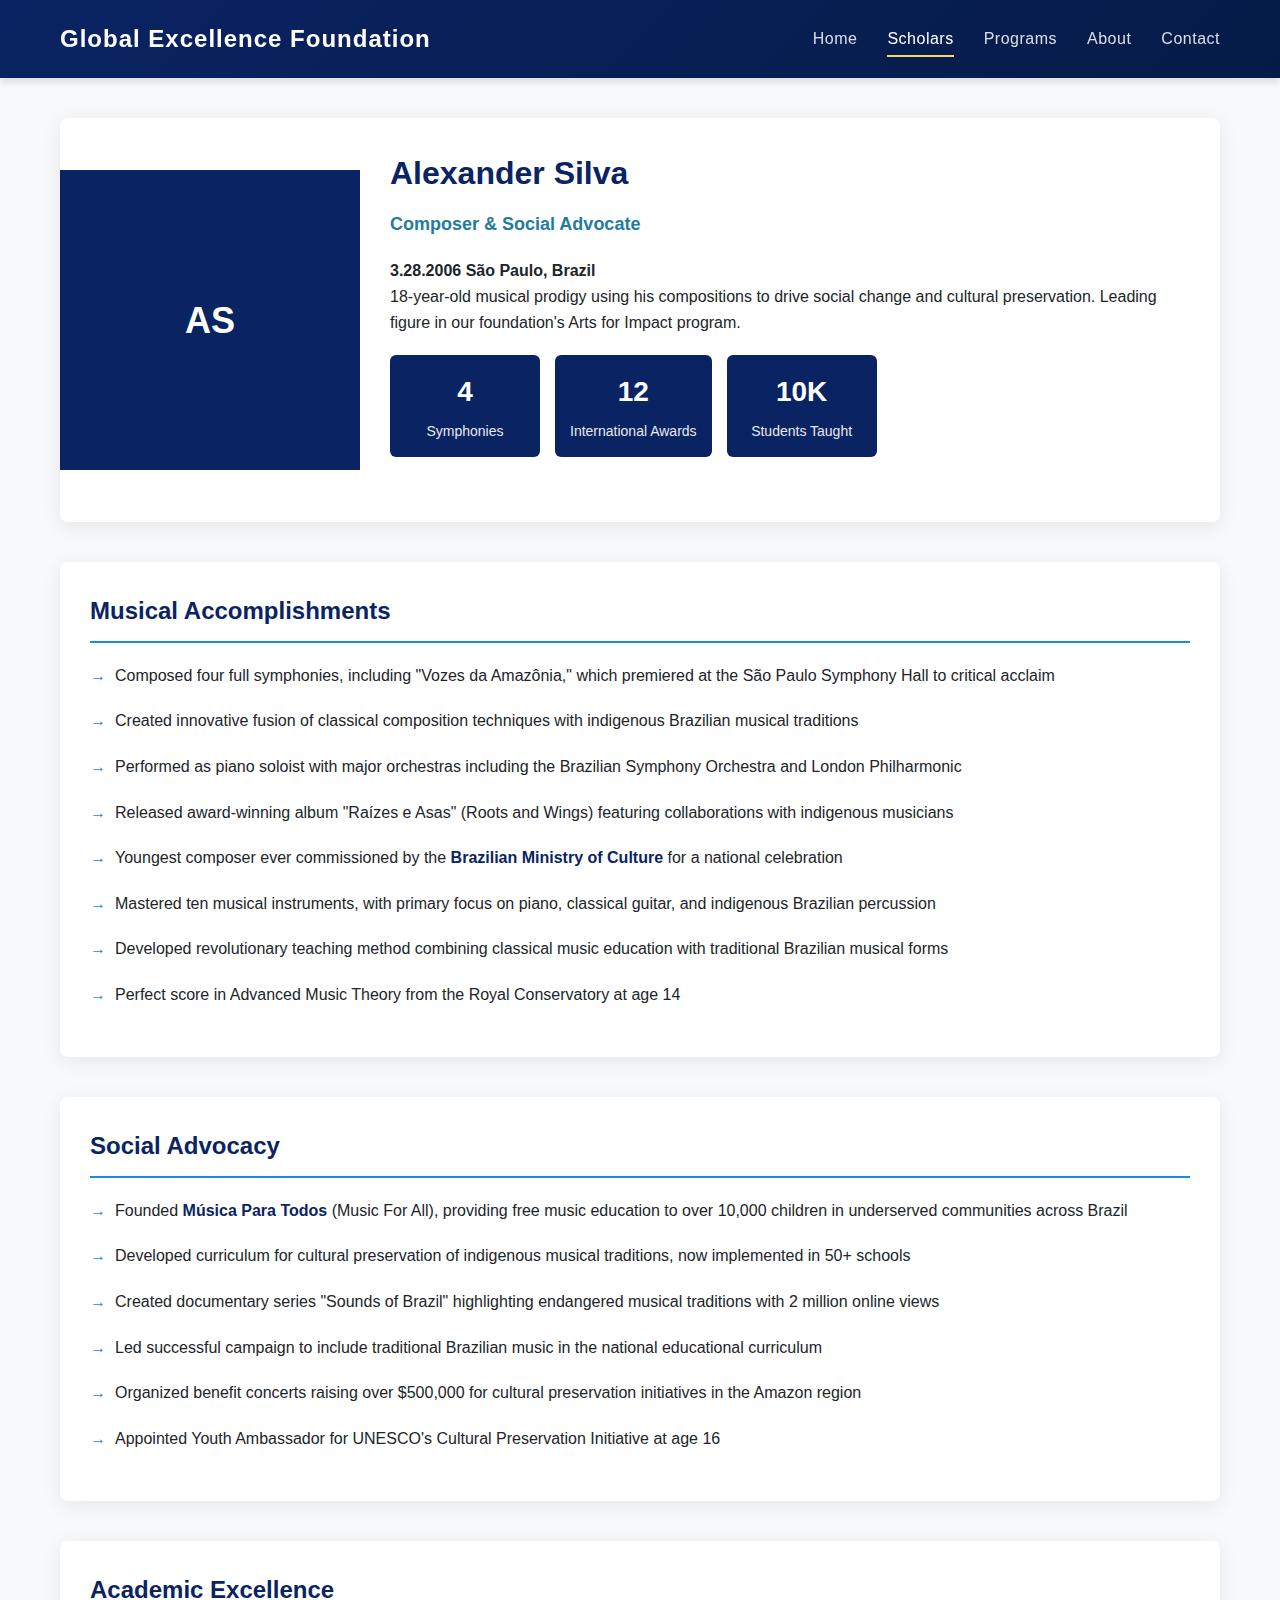
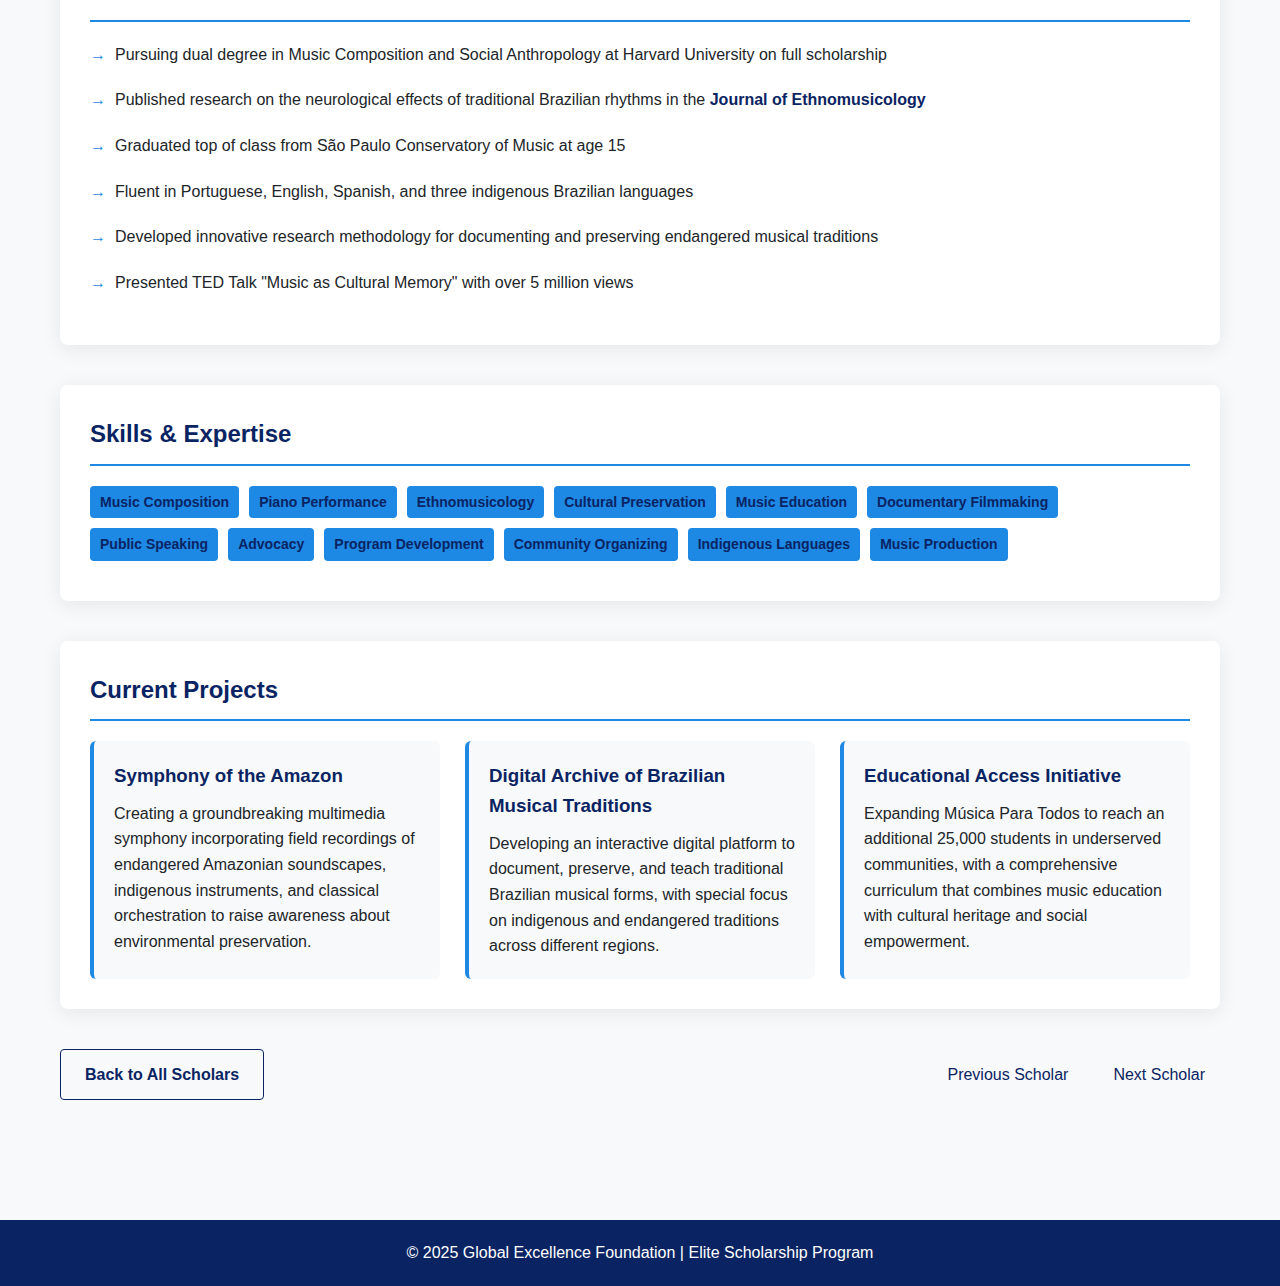
==== alexander_silva.html @ 2417b3f6 "Add files via upload" ====
<!DOCTYPE html>
<html lang="en">
<head>
    <meta charset="UTF-8">
    <meta name="viewport" content="width=device-width, initial-scale=1.0">
    <link rel="icon" href="GEF_icon.png" type="image/png">
    <link rel="stylesheet" href="style.css">
    <title>Alexander Silva | Global Excellence Foundation</title>
</head>
<body>
    <header>
        <nav>
            <div class="logo">Global Excellence Foundation</div>
            <ul class="nav-links">
                <li><a href="index.html">Home</a></li>
                <li><a href="scholars.html" class="active">Scholars</a></li>
                <li><a href="programs.html">Programs</a></li>
                <li><a href="about.html">About</a></li>
                <li><a href="contact.html">Contact</a></li>
            </ul>
        </nav>
    </header>
    
    <div class="container">
        <div class="hero">
            <div class="profile-image">AS</div>
            <div class="profile-info">
                <h1>Alexander Silva</h1>
                <div class="subtitle">Composer & Social Advocate</div>
                <p><strong>3.28.2006   São Paulo, Brazil</strong></p>
                <p>18-year-old musical prodigy using his compositions to drive social change and cultural preservation. Leading figure in our foundation's Arts for Impact program.</p>
                
                <div class="quick-stats">
                    <div class="stat">
                        <div class="stat-value">4</div>
                        <div class="stat-label">Symphonies</div>
                    </div>
                    <div class="stat">
                        <div class="stat-value">12</div>
                        <div class="stat-label">International Awards</div>
                    </div>
                    <div class="stat">
                        <div class="stat-value">10K</div>
                        <div class="stat-label">Students Taught</div>
                    </div>
                </div>
            </div>
        </div>
        
        <div class="section">
            <h2>Musical Accomplishments</h2>
            <ul class="achievements">
                <li>Composed four full symphonies, including "Vozes da Amazônia," which premiered at the São Paulo Symphony Hall to critical acclaim</li>
                <li>Created innovative fusion of classical composition techniques with indigenous Brazilian musical traditions</li>
                <li>Performed as piano soloist with major orchestras including the Brazilian Symphony Orchestra and London Philharmonic</li>
                <li>Released award-winning album "Raízes e Asas" (Roots and Wings) featuring collaborations with indigenous musicians</li>
                <li>Youngest composer ever commissioned by the <span class="highlight">Brazilian Ministry of Culture</span> for a national celebration</li>
                <li>Mastered ten musical instruments, with primary focus on piano, classical guitar, and indigenous Brazilian percussion</li>
                <li>Developed revolutionary teaching method combining classical music education with traditional Brazilian musical forms</li>
                <li>Perfect score in Advanced Music Theory from the Royal Conservatory at age 14</li>
            </ul>
        </div>
        
        <div class="section">
            <h2>Social Advocacy</h2>
            <ul class="experience">
                <li>Founded <span class="highlight">Música Para Todos</span> (Music For All), providing free music education to over 10,000 children in underserved communities across Brazil</li>
                <li>Developed curriculum for cultural preservation of indigenous musical traditions, now implemented in 50+ schools</li>
                <li>Created documentary series "Sounds of Brazil" highlighting endangered musical traditions with 2 million online views</li>
                <li>Led successful campaign to include traditional Brazilian music in the national educational curriculum</li>
                <li>Organized benefit concerts raising over $500,000 for cultural preservation initiatives in the Amazon region</li>
                <li>Appointed Youth Ambassador for UNESCO's Cultural Preservation Initiative at age 16</li>
            </ul>
        </div>
        
        <div class="section">
            <h2>Academic Excellence</h2>
            <ul class="experience">
                <li>Pursuing dual degree in Music Composition and Social Anthropology at Harvard University on full scholarship</li>
                <li>Published research on the neurological effects of traditional Brazilian rhythms in the <span class="highlight">Journal of Ethnomusicology</span></li>
                <li>Graduated top of class from São Paulo Conservatory of Music at age 15</li>
                <li>Fluent in Portuguese, English, Spanish, and three indigenous Brazilian languages</li>
                <li>Developed innovative research methodology for documenting and preserving endangered musical traditions</li>
                <li>Presented TED Talk "Music as Cultural Memory" with over 5 million views</li>
            </ul>
        </div>
        
        <div class="section">
            <h2>Skills & Expertise</h2>
            <div class="skills">
                <div class="badge">Music Composition</div>
                <div class="badge">Piano Performance</div>
                <div class="badge">Ethnomusicology</div>
                <div class="badge">Cultural Preservation</div>
                <div class="badge">Music Education</div>
                <div class="badge">Documentary Filmmaking</div>
                <div class="badge">Public Speaking</div>
                <div class="badge">Advocacy</div>
                <div class="badge">Program Development</div>
                <div class="badge">Community Organizing</div>
                <div class="badge">Indigenous Languages</div>
                <div class="badge">Music Production</div>
            </div>
        </div>
        
        <div class="section">
            <h2>Current Projects</h2>
            <div class="projects-grid">
                <div class="project-card">
                    <h3>Symphony of the Amazon</h3>
                    <p>Creating a groundbreaking multimedia symphony incorporating field recordings of endangered Amazonian soundscapes, indigenous instruments, and classical orchestration to raise awareness about environmental preservation.</p>
                </div>
                <div class="project-card">
                    <h3>Digital Archive of Brazilian Musical Traditions</h3>
                    <p>Developing an interactive digital platform to document, preserve, and teach traditional Brazilian musical forms, with special focus on indigenous and endangered traditions across different regions.</p>
                </div>
                <div class="project-card">
                    <h3>Educational Access Initiative</h3>
                    <p>Expanding Música Para Todos to reach an additional 25,000 students in underserved communities, with a comprehensive curriculum that combines music education with cultural heritage and social empowerment.</p>
                </div>
            </div>
        </div>
        
        <div class="scholar-navigation">
            <a href="scholars.html" class="btn-secondary">Back to All Scholars</a>
            <div class="scholar-nav-buttons">
                <a href="nadia_patel.html" class="nav-button">Previous Scholar</a>
                <a href="james_kim.html" class="nav-button">Next Scholar</a>
            </div>
        </div>
    </div>
    
    <footer>
        &copy; 2025 Global Excellence Foundation | Elite Scholarship Program
    </footer>
</body>
</html>
---- style.css ----
:root {
            --primary-color: #0a2463;
            --secondary-color: #247ba0;
            --accent-color: #1e88e5;
            --highlight-color: #ffd166;
            --light-color: #f8f9fa;
            --dark-color: #212529;
            --success-color: #28a745;
            --gray-color: #6c757d;
            --gradient-primary: linear-gradient(135deg, var(--primary-color), #051b47);
            --gradient-secondary: linear-gradient(135deg, var(--secondary-color), #1a5a73);
            --shadow-sm: 0 2px 4px rgba(0, 0, 0, 0.1);
            --shadow-md: 0 4px 8px rgba(0, 0, 0, 0.12);
            --shadow-lg: 0 8px 16px rgba(0, 0, 0, 0.15);
            --transition-fast: all 0.2s ease;
            --transition-normal: all 0.3s ease;
            --transition-slow: all 0.5s ease;
            --border-radius-sm: 4px;
            --border-radius-md: 8px;
            --border-radius-lg: 12px;
            --font-primary: 'Montserrat', sans-serif;
            --font-secondary: 'Open Sans', sans-serif;
        }
        
        * {
            margin: 0;
            padding: 0;
            box-sizing: border-box;
            font-family: var(--font-primary);
        }
        
        body {
            background-color: var(--light-color);
            color: var(--dark-color);
            line-height: 1.6;
            overflow-x: hidden;
        }
        
        header {
            background: var(--gradient-primary);
            color: white;
            padding: 20px 0;
            box-shadow: var(--shadow-md);
            position: sticky;
            top: 0;
            z-index: 1000;
        }
        
        nav {
            max-width: 1200px;
            margin: 0 auto;
            display: flex;
            justify-content: space-between;
            align-items: center;
            padding: 0 20px;
        }
        
        .logo {
            font-size: 24px;
            font-weight: bold;
            letter-spacing: 1px;
            transform-origin: left center;
            transition: var(--transition-normal);
        }
        
        .logo:hover {
            transform: scale(1.05);
        }
        
        .nav-links {
            display: flex;
            list-style: none;
        }
        
        .nav-links li {
            margin-left: 30px;
        }
        
        .nav-links a {
            color: rgba(255, 255, 255, 0.85);
            text-decoration: none;
            font-weight: 500;
            padding: 0.5rem 0;
            position: relative;
            letter-spacing: 0.5px;
            transition: var(--transition-normal);
        }
        
        .nav-links a:hover, .nav-links a.active {
            color: white;
        }
        
        .nav-links a::after {
            content: '';
            position: absolute;
            bottom: -2px;
            left: 0;
            width: 0;
            height: 2px;
            background-color: var(--highlight-color);
            transition: var(--transition-normal);
        }
        
        .nav-links a:hover::after, .nav-links a.active::after {
            width: 100%;
        }
        
        .container {
            max-width: 1200px;
            margin: 0 auto;
            padding: 40px 20px;
        }
        
        .hero {
            display: flex;
            align-items: center;
            margin-bottom: 40px;
            background: white;
            border-radius: 8px;
            overflow: hidden;
            box-shadow: 0 4px 20px rgba(0,0,0,0.08);
        }
        
        .profile-image {
            width: 300px;
            height: 300px;
            background-color: var(--primary-color);
            display: flex;
            align-items: center;
            justify-content: center;
            color: white;
            font-size: 36px;
            font-weight: bold;
        }
        
        .profile-info {
            padding: 30px;
            flex: 1;
        }
        
        h1 {
            color: var(--primary-color);
            margin-bottom: 10px;
            font-size: 32px;
        }
        
        .subtitle {
            color: var(--secondary-color);
            font-weight: 600;
            font-size: 18px;
            margin-bottom: 20px;
        }
        
        .quick-stats {
            display: flex;
            margin: 20px 0;
            flex-wrap: wrap;
        }
        
        .stat {
            background: var(--primary-color);
            color: white;
            padding: 15px;
            border-radius: 6px;
            margin-right: 15px;
            margin-bottom: 15px;
            min-width: 150px;
            text-align: center;
        }
        
        .stat-value {
            font-size: 28px;
            font-weight: bold;
            margin-bottom: 5px;
        }
        
        .stat-label {
            font-size: 14px;
            opacity: 0.9;
        }
        
        .section {
            margin-bottom: 40px;
            background: white;
            border-radius: 8px;
            padding: 30px;
            box-shadow: 0 4px 20px rgba(0,0,0,0.08);
        }
        
        h2 {
            color: var(--primary-color);
            margin-bottom: 20px;
            padding-bottom: 10px;
            border-bottom: 2px solid var(--accent-color);
        }
        
        .achievements, .experience {
            list-style-type: none;
        }
        
        .achievements li, .experience li {
            margin-bottom: 20px;
            position: relative;
            padding-left: 25px;
        }
        
        .achievements li:before, .experience li:before {
            content: "→";
            color: var(--accent-color);
            position: absolute;
            left: 0;
            font-weight: bold;
        }
        
        .highlight {
            color: var(--primary-color);
            font-weight: 600;
        }
        
        .badge {
            display: inline-block;
            background: var(--accent-color);
            color: var(--primary-color);
            padding: 5px 10px;
            border-radius: 4px;
            font-size: 14px;
            font-weight: 600;
            margin-right: 10px;
            margin-bottom: 10px;
        }
        
        .skills {
            display: flex;
            flex-wrap: wrap;
        }
        
        .pagination {
            display: flex;
            justify-content: center;
            margin-top: 40px;
        }
        
        .pagination a {
            display: inline-block;
            padding: 8px 16px;
            margin: 0 5px;
            background: var(--primary-color);
            color: white;
            text-decoration: none;
            border-radius: 4px;
            transition: background 0.3s;
        }
        
        .pagination a:hover {
            background: #00264d;
        }
        
        .pagination .active {
            background: var(--accent-color);
            color: var(--primary-color);
        }
        
        footer {
            background: var(--primary-color);
            color: white;
            text-align: center;
            padding: 20px;
            margin-top: 40px;
        }
        
        .page-header {
            text-align: center;
            margin-bottom: 40px;
            padding: 30px;
            background: white;
            border-radius: 8px;
            box-shadow: 0 4px 20px rgba(0,0,0,0.08);
        }
        
        .page-header h1 {
            font-size: 36px;
            margin-bottom: 15px;
        }
        
        .values-grid {
            display: grid;
            grid-template-columns: repeat(auto-fill, minmax(300px, 1fr));
            gap: 20px;
        }
        
        .value-card {
            background: var(--light-color);
            padding: 20px;
            border-radius: 6px;
            border-left: 4px solid var(--accent-color);
        }
        
        .value-card h3 {
            color: var(--primary-color);
            margin-bottom: 10px;
        }
        
        .team-grid {
            display: grid;
            grid-template-columns: repeat(auto-fill, minmax(250px, 1fr));
            gap: 30px;
        }
        
        .team-member {
            background: var(--light-color);
            border-radius: 8px;
            overflow: hidden;
            text-align: center;
            transition: transform 0.3s;
        }
        
        .team-member:hover {
            transform: translateY(-5px);
        }
        
        .member-image {
            width: 100%;
            height: 180px;
            background-color: var(--primary-color);
            display: flex;
            align-items: center;
            justify-content: center;
            color: white;
            font-size: 32px;
            font-weight: bold;
        }
        
        .team-member h3 {
            margin: 15px 0 5px;
            color: var(--primary-color);
        }
        
        .position {
            color: var(--accent-color);
            font-weight: 600;
            margin-bottom: 10px;
        }
        
        .team-member p {
            padding: 0 15px 15px;
        }
        
        .stats-grid {
            display: grid;
            grid-template-columns: repeat(auto-fill, minmax(200px, 1fr));
            gap: 20px;
            margin-top: 30px;
        }
        
        .stat-large {
            background: var(--light-color);
            padding: 20px;
            border-radius: 8px;
            text-align: center;
            border-bottom: 4px solid var(--accent-color);
        }
        
        .stat-large .stat-value {
            font-size: 32px;
            color: var(--primary-color);
        }
        
        .stat-large .stat-label {
            font-size: 16px;
        }
        
        @media (max-width: 768px) {
            .hero {
                flex-direction: column;
            }
            
            .profile-image {
                width: 100%;
                height: 250px;
            }
            
            .nav-links {
                display: none;
            }
            
            .values-grid, .team-grid, .stats-grid {
                grid-template-columns: 1fr;
            }
        }

        /* Contact Page Styles */
        .contact-container {
            display: grid;
            grid-template-columns: 1fr 1fr;
            gap: 30px;
        }

        .contact-method {
            display: flex;
            margin-bottom: 25px;
        }

        .contact-icon {
            font-size: 24px;
            background: var(--accent-color);
            color: var(--primary-color);
            width: 50px;
            height: 50px;
            border-radius: 50%;
            display: flex;
            align-items: center;
            justify-content: center;
            margin-right: 15px;
            flex-shrink: 0;
        }

        .contact-details h3 {
            color: var(--primary-color);
            margin-bottom: 8px;
        }

        .contact-details p {
            margin-bottom: 5px;
        }

        .social-links {
            margin-top: 30px;
        }

        .social-icons {
            display: flex;
            flex-wrap: wrap;
            gap: 10px;
            margin-top: 15px;
        }

        .social-icon {
            display: inline-block;
            padding: 8px 15px;
            background: var(--primary-color);
            color: white;
            text-decoration: none;
            border-radius: 4px;
            transition: background 0.3s;
        }

        .social-icon:hover {
            background: #004b8f;
        }

        /* Form Styles */
        .form-group {
            margin-bottom: 20px;
        }

        label {
            display: block;
            margin-bottom: 8px;
            font-weight: 500;
            color: var(--primary-color);
        }

        input, select, textarea {
            width: 100%;
            padding: 12px;
            border: 1px solid #ddd;
            border-radius: 4px;
            font-size: 16px;
        }

        input:focus, select:focus, textarea:focus {
            outline: none;
            border-color: var(--accent-color);
            box-shadow: 0 0 0 2px rgba(232, 176, 33, 0.2);
        }

        .btn-primary {
            background: var(--primary-color);
            color: white;
            border: none;
            padding: 12px 24px;
            font-size: 16px;
            font-weight: 600;
            border-radius: 4px;
            cursor: pointer;
            transition: background 0.3s;
        }

        .btn-primary:hover {
            background: #004b8f;
        }

        .form-disclaimer {
            font-size: 14px;
            color: #666;
            margin-top: 20px;
        }

        .form-disclaimer a {
            color: var(--primary-color);
        }

        /* FAQ Accordion */
        .accordion {
            margin-top: 20px;
        }

        .accordion-item {
            margin-bottom: 15px;
            border: 1px solid #ddd;
            border-radius: 4px;
            overflow: hidden;
        }

        .accordion-header {
            background: var(--light-color);
            padding: 15px 20px;
            font-weight: 600;
            color: var(--primary-color);
            cursor: pointer;
            position: relative;
        }

        .accordion-header:after {
            content: '+';
            position: absolute;
            right: 20px;
            top: 50%;
            transform: translateY(-50%);
            font-size: 20px;
            color: var(--accent-color);
        }

        .accordion-item.active .accordion-header:after {
            content: '-';
        }

        .accordion-content {
            padding: 0;
            max-height: 0;
            overflow: hidden;
            transition: max-height 0.3s ease-out, padding 0.3s ease;
        }

        .accordion-item.active .accordion-content {
            padding: 20px;
            max-height: 500px;
        }

        @media (max-width: 768px) {
            .contact-container {
                grid-template-columns: 1fr;
            }
        }

        /* Programs Page Styles */
        .program-tabs {
            display: flex;
            justify-content: center;
            flex-wrap: wrap;
            margin-bottom: 30px;
            gap: 10px;
        }

        .tab-button {
            background: var(--light-color);
            border: none;
            padding: 12px 20px;
            border-radius: 4px;
            font-weight: 600;
            color: var(--primary-color);
            cursor: pointer;
            transition: all 0.3s;
        }

        .tab-button:hover {
            background: var(--gray-color);
        }

        .tab-button.active {
            background: var(--primary-color);
            color: white;
        }

        .tab-content {
            display: none;
        }

        .tab-content.active {
            display: block;
        }

        .program-highlights {
            display: flex;
            flex-wrap: wrap;
            gap: 20px;
            margin: 25px 0;
        }

        .highlight-item {
            display: flex;
            align-items: center;
            background: var(--light-color);
            padding: 15px;
            border-radius: 6px;
            min-width: 250px;
            flex: 1;
        }

        .highlight-icon {
            font-size: 24px;
            margin-right: 15px;
        }

        .highlight-text {
            font-weight: 500;
        }

        .criteria-list {
            list-style-type: none;
            margin: 20px 0;
        }

        .criteria-list li {
            margin-bottom: 12px;
            position: relative;
            padding-left: 25px;
        }

        .criteria-list li:before {
            content: "✓";
            color: var(--accent-color);
            position: absolute;
            left: 0;
            font-weight: bold;
        }

        .process-timeline {
            margin: 30px 0;
        }

        .timeline-item {
            display: flex;
            margin-bottom: 25px;
            position: relative;
        }

        .timeline-item:not(:last-child):before {
            content: "";
            position: absolute;
            top: 40px;
            left: 20px;
            height: calc(100% - 15px);
            width: 2px;
            background: var(--gray-color);
        }

        .timeline-point {
            width: 40px;
            height: 40px;
            background: var(--primary-color);
            border-radius: 50%;
            color: white;
            display: flex;
            align-items: center;
            justify-content: center;
            font-weight: bold;
            margin-right: 20px;
            flex-shrink: 0;
            z-index: 1;
        }

        .timeline-content {
            flex: 1;
        }

        .timeline-content h4 {
            color: var(--primary-color);
            margin-bottom: 5px;
        }

        .cta-box {
            background: var(--light-color);
            padding: 25px;
            border-radius: 6px;
            border-left: 5px solid var(--accent-color);
            margin: 30px 0;
        }

        .cta-box h3 {
            color: var(--primary-color);
            margin-bottom: 10px;
        }

        .cta-box .btn-primary {
            margin-top: 15px;
        }

        .program-cards {
            display: grid;
            grid-template-columns: repeat(auto-fill, minmax(300px, 1fr));
            gap: 25px;
            margin-top: 25px;
        }

        .program-card {
            border-radius: 8px;
            overflow: hidden;
            box-shadow: 0 4px 15px rgba(0,0,0,0.08);
        }

        .program-card-header {
            padding: 20px;
            color: white;
        }

        .program-card-header h3 {
            margin-bottom: 5px;
        }

        .program-card-body {
            padding: 20px;
            background: white;
        }

        .program-card-body p {
            margin-bottom: 15px;
        }

        .mentor-grid {
            display: grid;
            grid-template-columns: repeat(auto-fill, minmax(250px, 1fr));
            gap: 20px;
            margin: 25px 0;
        }

        .mentor-category {
            background: var(--light-color);
            padding: 20px;
            border-radius: 6px;
            border-top: 4px solid var(--accent-color);
        }

        .mentor-category h3 {
            color: var(--primary-color);
            margin-bottom: 10px;
        }

        .feature-list {
            list-style-type: none;
            margin: 15px 0;
        }

        .feature-list li {
            margin-bottom: 10px;
            position: relative;
            padding-left: 25px;
        }

        .feature-list li:before {
            content: "•";
            color: var(--accent-color);
            position: absolute;
            left: 0;
            font-weight: bold;
            font-size: 18px;
        }

        .feature-blocks {
            display: grid;
            grid-template-columns: repeat(auto-fill, minmax(300px, 1fr));
            gap: 25px;
            margin: 25px 0;
        }

        .feature-block {
            background: var(--light-color);
            padding: 20px;
            border-radius: 6px;
            border-top: 4px solid var(--primary-color);
        }

        .feature-block h3 {
            color: var(--primary-color);
            margin-bottom: 10px;
        }

        .globe-image {
            display: flex;
            justify-content: center;
            margin: 30px 0;
        }

        .placeholder-image {
            width: 100%;
            max-width: 800px;
            height: 300px;
            background: var(--light-color);
            display: flex;
            align-items: center;
            justify-content: center;
            color: var(--primary-color);
            font-weight: 600;
            border-radius: 8px;
        }

        .exchange-programs {
            margin: 30px 0;
        }

        .exchange-program {
            margin-bottom: 25px;
            padding-bottom: 25px;
            border-bottom: 1px solid var(--gray-color);
        }

        .exchange-program:last-child {
            border-bottom: none;
        }

        .exchange-program h3 {
            color: var(--primary-color);
            margin-bottom: 10px;
        }

        .exchange-program p {
            margin-bottom: 10px;
        }

        @media (max-width: 768px) {
            .program-highlights, .process-timeline, .program-cards, 
            .mentor-grid, .feature-blocks {
                display: block;
            }
            
            .highlight-item, .mentor-category, .feature-block, .program-card {
                margin-bottom: 20px;
            }
            
            .timeline-item {
                flex-direction: column;
            }
            
            .timeline-point {
                margin-bottom: 15px;
            }
            
            .timeline-item:not(:last-child):before {
                display: none;
            }
        }

        /* Scholars Page Styles */
        .scholars-filter {
            display: flex;
            flex-wrap: wrap;
            align-items: center;
            gap: 10px;
            margin-bottom: 25px;
            background: white;
            padding: 15px 20px;
            border-radius: 8px;
            box-shadow: 0 4px 10px rgba(0,0,0,0.05);
        }

        .filter-label {
            font-weight: 600;
            color: var(--primary-color);
            margin-right: 10px;
        }

        .filter-button {
            background: var(--light-color);
            border: none;
            padding: 8px 15px;
            border-radius: 4px;
            font-size: 14px;
            color: var(--dark-color);
            cursor: pointer;
            transition: all 0.3s;
        }

        .filter-button:hover {
            background: var(--gray-color);
        }

        .filter-button.active {
            background: var(--primary-color);
            color: white;
        }

        .scholar-search {
            margin-bottom: 30px;
        }

        .scholar-search input {
            width: 100%;
            padding: 12px 15px;
            border: 1px solid #ddd;
            border-radius: 4px;
            font-size: 16px;
            box-shadow: 0 4px 10px rgba(0,0,0,0.05);
        }

        .scholar-search input:focus {
            outline: none;
            border-color: var(--accent-color);
            box-shadow: 0 0 0 2px rgba(232, 176, 33, 0.2);
        }

        .scholars-grid {
            display: grid;
            grid-template-columns: repeat(auto-fill, minmax(280px, 1fr));
            gap: 25px;
            margin-bottom: 30px;
        }

        .scholar-card {
            background: white;
            border-radius: 8px;
            overflow: hidden;
            box-shadow: 0 4px 15px rgba(0,0,0,0.08);
            transition: transform 0.3s, box-shadow 0.3s;
        }

        .scholar-card:hover {
            transform: translateY(-5px);
            box-shadow: 0 10px 25px rgba(0,0,0,0.1);
        }

        .scholar-link {
            text-decoration: none;
            color: inherit;
            display: block;
        }

        .scholar-image {
            height: 180px;
            background-color: var(--primary-color);
            display: flex;
            align-items: center;
            justify-content: center;
            color: white;
            font-size: 32px;
            font-weight: bold;
        }

        .scholar-info {
            padding: 20px;
        }

        .scholar-info h3 {
            color: var(--primary-color);
            margin-bottom: 5px;
        }

        .scholar-subtitle {
            color: var(--accent-color);
            font-weight: 600;
            font-size: 14px;
            margin-bottom: 10px;
        }

        .scholar-location {
            color: #666;
            font-size: 14px;
            margin-bottom: 15px;
        }

        .scholar-tags {
            display: flex;
            flex-wrap: wrap;
            gap: 8px;
        }

        .tag {
            background: var(--light-color);
            color: var(--primary-color);
            font-size: 12px;
            padding: 4px 8px;
            border-radius: 4px;
            font-weight: 500;
        }

        .join-us {
            text-align: center;
        }

        .cta-buttons {
            display: flex;
            justify-content: center;
            gap: 15px;
            margin-top: 20px;
        }

        .btn-secondary {
            background: var(--light-color);
            color: var(--primary-color);
            border: 1px solid var(--primary-color);
            padding: 12px 24px;
            font-size: 16px;
            font-weight: 600;
            border-radius: 4px;
            text-decoration: none;
            transition: all 0.3s;
        }

        .btn-secondary:hover {
            background: var(--gray-color);
        }

        @media (max-width: 768px) {
            .scholars-filter {
                justify-content: center;
            }
        }

        /* Home Page Styles */
        .hero-banner {
            background-color: var(--primary-color);
            color: white;
            text-align: center;
            padding: 80px 20px;
            background-image: linear-gradient(rgba(0, 51, 102, 0.9), rgba(0, 51, 102, 0.9));
            background-size: cover;
            background-position: center;
        }

        .hero-content {
            max-width: 800px;
            margin: 0 auto;
        }

        .hero-content h1 {
            color: white;
            font-size: 2.5rem;
            margin-bottom: 20px;
        }

        .hero-content p {
            font-size: 1.2rem;
            margin-bottom: 30px;
            opacity: 0.9;
        }

        .hero-buttons {
            display: flex;
            justify-content: center;
            gap: 20px;
            margin-top: 30px;
        }

        .section-title {
            text-align: center;
            color: var(--primary-color);
            margin-bottom: 40px;
            position: relative;
            padding-bottom: 15px;
        }

        .section-title:after {
            content: "";
            position: absolute;
            bottom: 0;
            left: 50%;
            transform: translateX(-50%);
            width: 80px;
            height: 3px;
            background-color: var(--accent-color);
        }

        .intro-section {
            display: grid;
            grid-template-columns: 1fr 1fr;
            gap: 40px;
            align-items: center;
        }

        .text-link {
            color: var(--primary-color);
            font-weight: 600;
            text-decoration: none;
            display: inline-block;
            margin-top: 15px;
            transition: color 0.3s;
        }

        .text-link:hover {
            color: var(--accent-color);
        }

        .stats-container {
            display: grid;
            grid-template-columns: repeat(2, 1fr);
            gap: 20px;
        }

        .home-stat {
            background: var(--light-color);
            padding: 25px 15px;
            border-radius: 8px;
            text-align: center;
            border-bottom: 4px solid var(--accent-color);
            transition: transform 0.3s;
        }

        .home-stat:hover {
            transform: translateY(-5px);
        }

        .scholars-row {
            display: grid;
            grid-template-columns: repeat(3, 1fr);
            gap: 30px;
            margin-bottom: 40px;
        }

        .featured-scholar {
            background: white;
            border-radius: 8px;
            overflow: hidden;
            box-shadow: 0 4px 15px rgba(0,0,0,0.08);
            transition: transform 0.3s;
        }

        .featured-scholar:hover {
            transform: translateY(-10px);
        }

        .scholar-card-link {
            text-decoration: none;
            color: inherit;
            display: block;
            padding-bottom: 20px;
        }

        .featured-scholar-image {
            height: 200px;
            background-color: var(--primary-color);
            display: flex;
            align-items: center;
            justify-content: center;
            color: white;
            font-size: 40px;
            font-weight: bold;
        }

        .featured-scholar h3 {
            color: var(--primary-color);
            text-align: center;
            margin: 15px 0 5px;
        }

        .scholar-desc {
            text-align: center;
            color: var(--accent-color);
            font-weight: 600;
            margin-bottom: 15px;
            padding: 0 15px;
        }

        .featured-scholar .scholar-tags {
            display: flex;
            justify-content: center;
            gap: 10px;
            padding: 0 15px;
        }

        .center-button {
            text-align: center;
        }

        .program-boxes {
            display: grid;
            grid-template-columns: repeat(auto-fit, minmax(250px, 1fr));
            gap: 30px;
        }

        .program-box {
            background: white;
            padding: 30px;
            border-radius: 8px;
            box-shadow: 0 4px 15px rgba(0,0,0,0.08);
            transition: transform 0.3s;
        }

        .program-box:hover {
            transform: translateY(-10px);
        }

        .program-icon {
            font-size: 36px;
            margin-bottom: 15px;
        }

        .program-box h3 {
            color: var(--primary-color);
            margin-bottom: 15px;
        }

        .testimonials {
            background: var(--light-color);
            padding: 40px;
            border-radius: 8px;
        }

        .testimonial-slider {
            max-width: 800px;
            margin: 0 auto;
        }

        .testimonial {
            background: white;
            padding: 30px;
            border-radius: 8px;
            box-shadow: 0 4px 15px rgba(0,0,0,0.05);
            position: relative;
        }

        .quote-mark {
            font-size: 60px;
            color: var(--accent-color);
            line-height: 1;
            position: absolute;
            top: 20px;
            left: 20px;
            opacity: 0.2;
        }

        .quote-text {
            font-size: 1.1rem;
            line-height: 1.6;
            margin-bottom: 25px;
            padding-top: 30px;
        }

        .testimonial-author {
            display: flex;
            align-items: center;
        }

        .author-image {
            width: 60px;
            height: 60px;
            background-color: var(--primary-color);
            border-radius: 50%;
            display: flex;
            align-items: center;
            justify-content: center;
            color: white;
            font-weight: bold;
            margin-right: 15px;
        }

        .author-info {
            display: flex;
            flex-direction: column;
        }

        .author-info span {
            color: #666;
            font-size: 0.9rem;
        }

        .partners-grid {
            display: grid;
            grid-template-columns: repeat(auto-fill, minmax(200px, 1fr));
            gap: 20px;
            margin-top: 30px;
        }

        .partner {
            background: white;
            padding: 20px;
            border-radius: 8px;
            text-align: center;
            box-shadow: 0 4px 10px rgba(0,0,0,0.05);
            transition: transform 0.3s;
            display: flex;
            align-items: center;
            justify-content: center;
            height: 100px;
            font-weight: 500;
        }

        .partner:hover {
            transform: translateY(-5px);
            box-shadow: 0 8px 15px rgba(0,0,0,0.1);
        }

        .cta-section {
            text-align: center;
            background: var(--primary-color);
            color: white;
            padding: 60px 40px;
            border-radius: 8px;
            margin-top: 60px;
        }

        .cta-section h2 {
            color: white;
            border-bottom: none;
            margin-bottom: 15px;
        }

        .cta-section p {
            margin-bottom: 30px;
            max-width: 600px;
            margin-left: auto;
            margin-right: auto;
        }

        @media (max-width: 768px) {
            .hero-content h1 {
                font-size: 2rem;
            }
            
            .hero-buttons {
                flex-direction: column;
                gap: 15px;
            }
            
            .intro-section {
                grid-template-columns: 1fr;
            }
            
            .stats-container {
                margin-top: 30px;
            }
            
            .scholars-row {
                grid-template-columns: 1fr;
            }
            
            .program-boxes {
                grid-template-columns: 1fr;
            }
        }

        /* Scholar Profile Pages Styles */
        .goals-list {
            list-style-type: none;
            margin: 20px 0;
        }

        .goals-list li {
            margin-bottom: 15px;
            position: relative;
            padding-left: 25px;
        }

        .goals-list li:before {
            content: "•";
            color: var(--accent-color);
            position: absolute;
            left: 0;
            font-weight: bold;
            font-size: 18px;
        }

        .projects-grid {
            display: grid;
            grid-template-columns: repeat(auto-fill, minmax(300px, 1fr));
            gap: 25px;
            margin-top: 20px;
        }

        .project-card {
            background: var(--light-color);
            padding: 20px;
            border-radius: 6px;
            border-left: 4px solid var(--accent-color);
        }

        .project-card h3 {
            color: var(--primary-color);
            margin-bottom: 10px;
        }

        .scholar-navigation {
            display: flex;
            justify-content: space-between;
            align-items: center;
            margin: 40px 0;
        }

        .scholar-nav-buttons {
            display: flex;
            gap: 15px;
        }

        .nav-button {
            background: var(--light-color);
            color: var(--primary-color);
            padding: 10px 15px;
            border-radius: 4px;
            text-decoration: none;
            font-weight: 500;
            transition: background 0.3s;
        }

        .nav-button:hover {
            background: var(--gray-color);
        }

        @media (max-width: 768px) {
            .scholar-navigation {
                flex-direction: column;
                gap: 20px;
            }
            
            .projects-grid {
                grid-template-columns: 1fr;
            }
        }

        /* フォントをインポート */
        @import url('https://fonts.googleapis.com/css2?family=Montserrat:wght@300;400;500;600;700&family=Open+Sans:wght@300;400;600&display=swap');

        /* アニメーション */
        @keyframes fadeInUp {
            from {
                opacity: 0;
                transform: translateY(20px);
            }
            to {
                opacity: 1;
                transform: translateY(0);
            }
        }

        @keyframes fadeIn {
            from {
                opacity: 0;
            }
            to {
                opacity: 1;
            }
        }

        .animated {
            animation-duration: 1s;
            animation-fill-mode: both;
        }

        .fadeInUp {
            animation-name: fadeInUp;
        }

        .fadeIn {
            animation-name: fadeIn;
        }

        .delay-1 {
            animation-delay: 0.2s;
        }

        .delay-2 {
            animation-delay: 0.4s;
        }

        .delay-3 {
            animation-delay: 0.6s;
        }

        /* レスポンシブデザイン */
        @media (max-width: 768px) {
            .hero {
                flex-direction: column;
            }
            
            .profile-image {
                margin: 0 auto;
            }
            
            .profile-info h1::after {
                left: 50%;
                transform: translateX(-50%);
            }
            
            .quick-stats {
                justify-content: center;
            }
            
            .nav-links {
                display: none;
            }
            
            .scholars-filter {
                flex-direction: column;
                align-items: center;
            }
            
            .projects-grid, .scholars-grid {
                grid-template-columns: 1fr;
            }
            
            .scholar-navigation {
                flex-direction: column;
                gap: 1rem;
            }
        }

        /* 動的エフェクト */
        .scale-on-hover {
            transition: transform 0.3s ease;
        }

        .scale-on-hover:hover {
            transform: scale(1.05);
        }

        .pulse {
            animation: pulse 2s infinite;
        }

        @keyframes pulse {
            0% {
                transform: scale(1);
            }
            50% {
                transform: scale(1.05);
            }
            100% {
                transform: scale(1);
            }
        }

        .hover-lift {
            transition: transform 0.3s ease, box-shadow 0.3s ease;
        }

        .hover-lift:hover {
            transform: translateY(-5px);
            box-shadow: var(--shadow-md);
        }

        .hover-glow {
            transition: box-shadow 0.3s ease;
        }

        .hover-glow:hover {
            box-shadow: 0 0 15px rgba(30, 136, 229, 0.5);
        }

        /* スクロールエフェクト */
        .scroll-reveal {
            opacity: 0;
            transform: translateY(20px);
            transition: opacity 0.6s ease, transform 0.6s ease;
        }

        .scroll-reveal.revealed {
            opacity: 1;
            transform: translateY(0);
        }

        /* カラーグラデーション */
        .text-gradient {
            background: linear-gradient(90deg, var(--primary-color), var(--secondary-color));
            -webkit-background-clip: text;
            background-clip: text;
            color: transparent;
            display: inline-block;
        }

        /* 特別効果 */
        .hero-bg {
            position: absolute;
            top: 0;
            right: 0;
            width: 40%;
            height: 100%;
            background: linear-gradient(135deg, rgba(255, 255, 255, 0), rgba(36, 123, 160, 0.05));
            clip-path: polygon(100% 0, 0% 100%, 100% 100%);
            z-index: 0;
        }
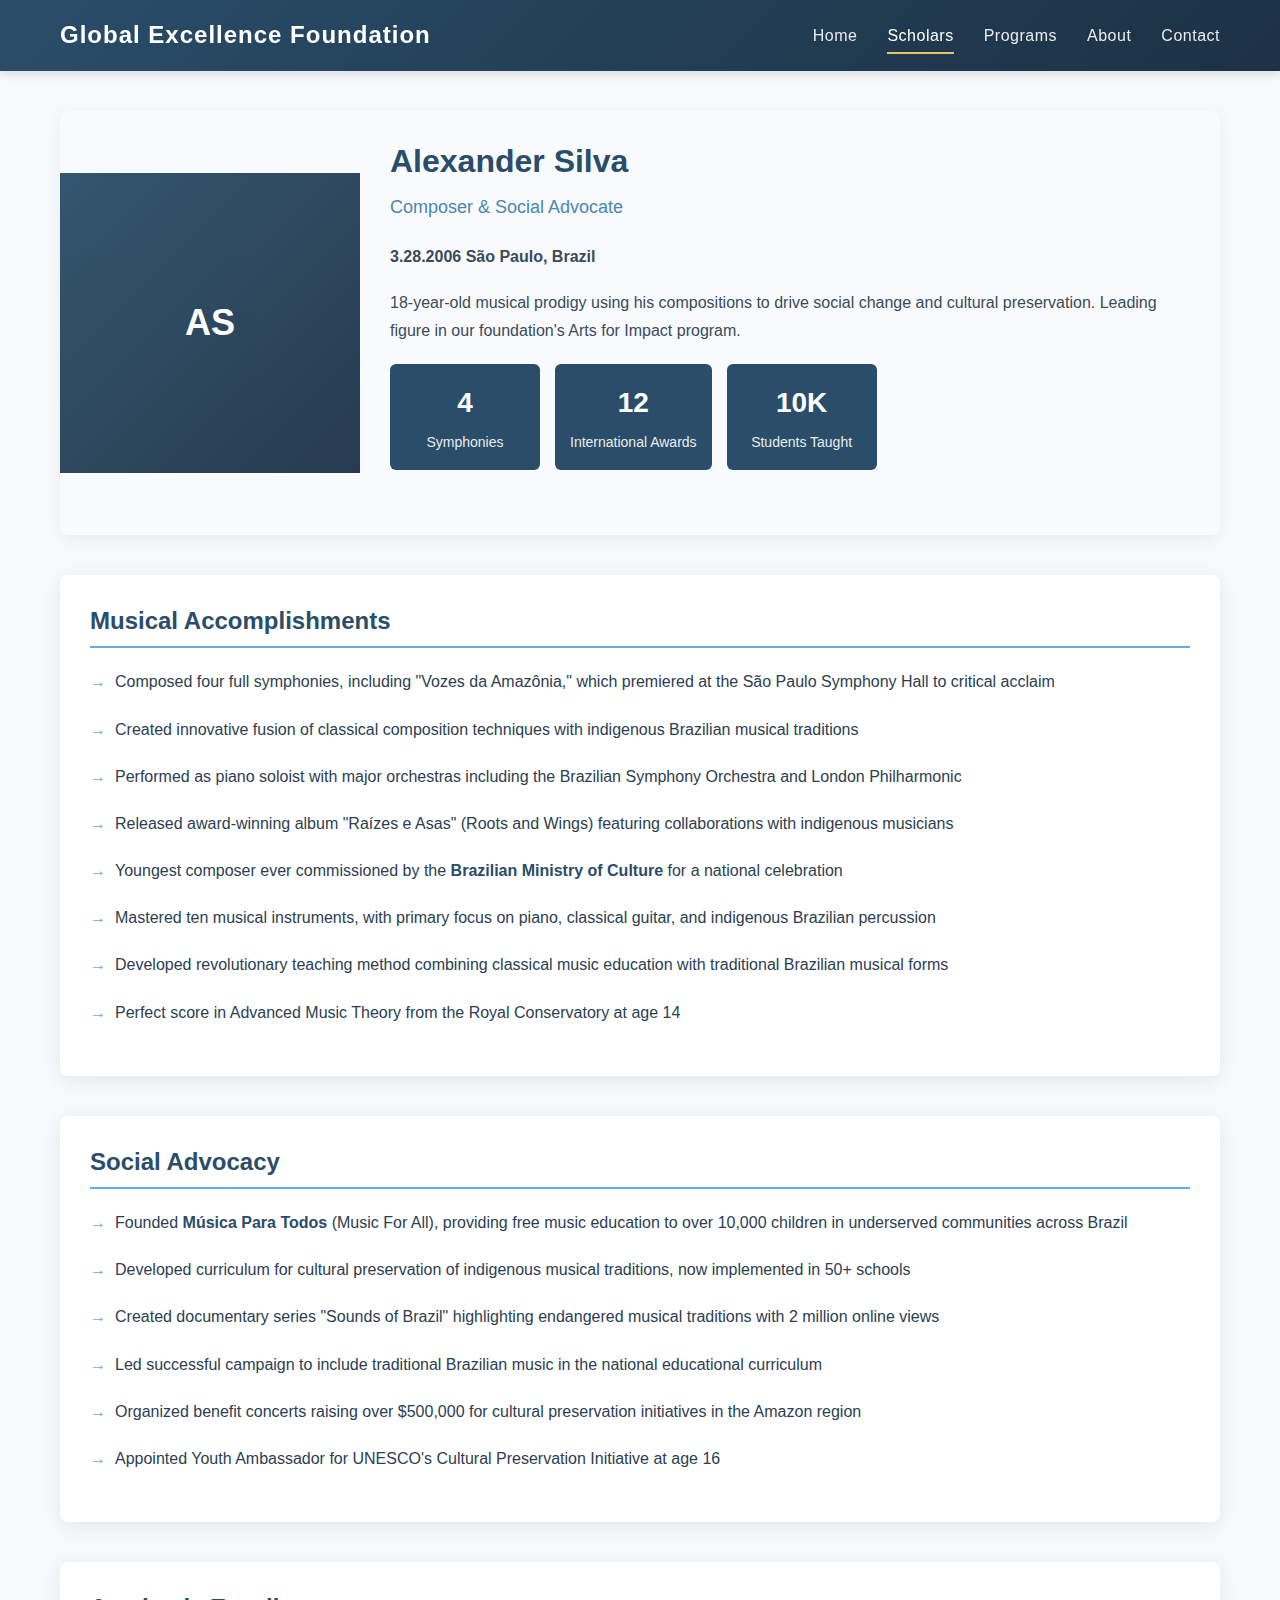
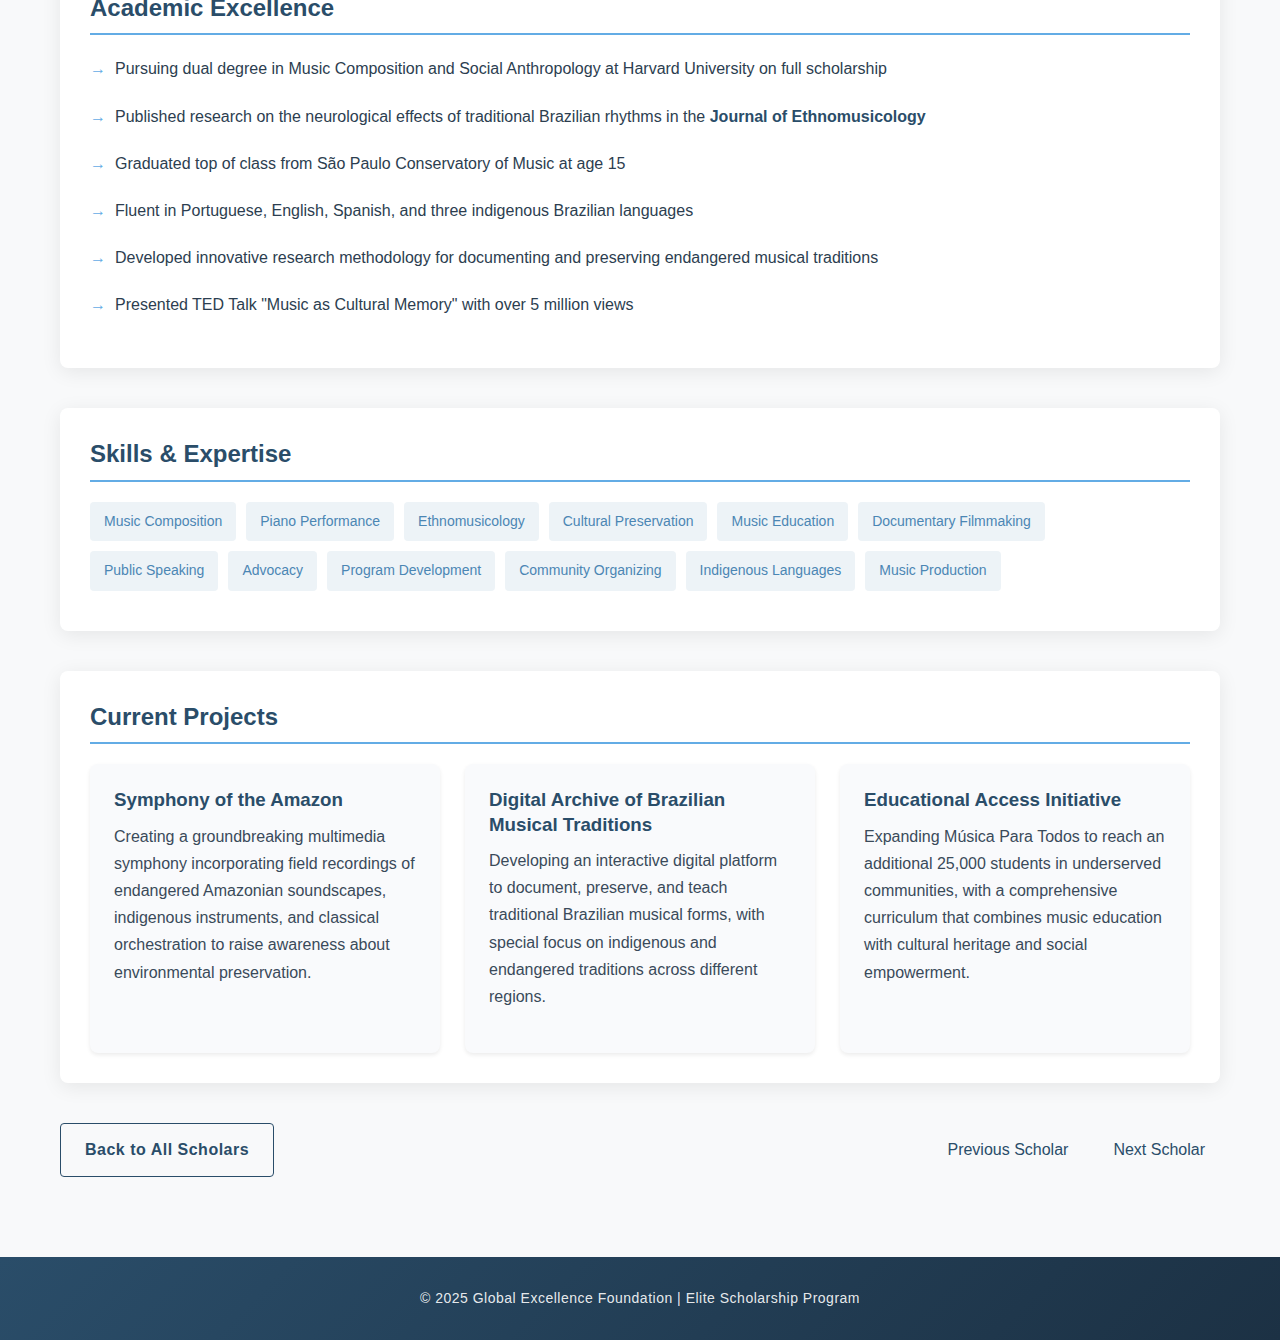
==== commit 45b3aca8: "Add files via upload" ====
--- a/alexander_silva.html
+++ b/alexander_silva.html
@@ -122,10 +122,10 @@
         </div>
         
         <div class="scholar-navigation">
-            <a href="scholars.html" class="btn-secondary">Back to All Scholars</a>
+            <a href="scholars.html" class="btn-secondary hover-lift">Back to All Scholars</a>
             <div class="scholar-nav-buttons">
-                <a href="nadia_patel.html" class="nav-button">Previous Scholar</a>
-                <a href="james_kim.html" class="nav-button">Next Scholar</a>
+                <a href="elena_zhao.html" class="nav-button hover-lift">Previous Scholar</a>
+                <a href="nadia_patel.html" class="nav-button hover-lift">Next Scholar</a>
             </div>
         </div>
     </div>
--- a/style.css
+++ b/style.css
@@ -1,17 +1,17 @@
         :root {
-            --primary-color: #0a2463;
-            --secondary-color: #247ba0;
-            --accent-color: #1e88e5;
-            --highlight-color: #ffd166;
+            --primary-color: #2a4d69;
+            --secondary-color: #4b86b4;
+            --accent-color: #63ace5;
+            --highlight-color: #e9c46a;
             --light-color: #f8f9fa;
-            --dark-color: #212529;
-            --success-color: #28a745;
+            --dark-color: #2c3e50;
+            --success-color: #2a9d8f;
             --gray-color: #6c757d;
-            --gradient-primary: linear-gradient(135deg, var(--primary-color), #051b47);
-            --gradient-secondary: linear-gradient(135deg, var(--secondary-color), #1a5a73);
-            --shadow-sm: 0 2px 4px rgba(0, 0, 0, 0.1);
-            --shadow-md: 0 4px 8px rgba(0, 0, 0, 0.12);
-            --shadow-lg: 0 8px 16px rgba(0, 0, 0, 0.15);
+            --gradient-primary: linear-gradient(135deg, var(--primary-color), #1c3144);
+            --gradient-secondary: linear-gradient(135deg, var(--secondary-color), #3a6b99);
+            --shadow-sm: 0 2px 4px rgba(0, 0, 0, 0.08);
+            --shadow-md: 0 4px 8px rgba(0, 0, 0, 0.1);
+            --shadow-lg: 0 8px 16px rgba(0, 0, 0, 0.12);
             --transition-fast: all 0.2s ease;
             --transition-normal: all 0.3s ease;
             --transition-slow: all 0.5s ease;
@@ -32,14 +32,27 @@
         body {
             background-color: var(--light-color);
             color: var(--dark-color);
-            line-height: 1.6;
+            line-height: 1.7;
             overflow-x: hidden;
+            font-size: 16px;
+        }
+        
+        p {
+            margin-bottom: 1.2rem;
+            color: #3a4a5a;
+        }
+        
+        h1, h2, h3, h4, h5, h6 {
+            color: var(--primary-color);
+            font-weight: 600;
+            line-height: 1.3;
+            margin-bottom: 1rem;
         }
         
         header {
             background: var(--gradient-primary);
             color: white;
-            padding: 20px 0;
+            padding: 15px 0;
             box-shadow: var(--shadow-md);
             position: sticky;
             top: 0;
@@ -77,7 +90,7 @@
         }
         
         .nav-links a {
-            color: rgba(255, 255, 255, 0.85);
+            color: rgba(255, 255, 255, 0.9);
             text-decoration: none;
             font-weight: 500;
             padding: 0.5rem 0;
@@ -115,10 +128,10 @@
             display: flex;
             align-items: center;
             margin-bottom: 40px;
-            background: white;
+            background: #f9fafc;
             border-radius: 8px;
             overflow: hidden;
-            box-shadow: 0 4px 20px rgba(0,0,0,0.08);
+            box-shadow: 0 4px 16px rgba(0,0,0,0.06);
         }
         
         .profile-image {
@@ -131,6 +144,7 @@
             color: white;
             font-size: 36px;
             font-weight: bold;
+            opacity: 0.9;
         }
         
         .profile-info {
@@ -217,16 +231,57 @@
             font-weight: 600;
         }
         
+        .tag {
+            display: inline-block;
+            background-color: rgba(75, 134, 180, 0.1);
+            color: var(--secondary-color);
+            padding: 4px 10px;
+            font-size: 12px;
+            font-weight: 500;
+            border-radius: 4px;
+            margin-right: 8px;
+            margin-bottom: 6px;
+        }
+        
         .badge {
             display: inline-block;
-            background: var(--accent-color);
-            color: var(--primary-color);
-            padding: 5px 10px;
+            background-color: rgba(75, 134, 180, 0.1);
+            color: var(--secondary-color);
+            padding: 8px 14px;
+            font-size: 14px;
+            font-weight: 500;
             border-radius: 4px;
-            font-size: 14px;
-            font-weight: 600;
             margin-right: 10px;
             margin-bottom: 10px;
+            transition: var(--transition-normal);
+        }
+        
+        .badge:hover {
+            background-color: rgba(75, 134, 180, 0.2);
+        }
+        
+        .filter-button {
+            background: transparent;
+            border: 1px solid var(--gray-color);
+            color: var(--dark-color);
+            padding: 6px 14px;
+            border-radius: var(--border-radius-sm);
+            font-size: 14px;
+            cursor: pointer;
+            margin-right: 8px;
+            margin-bottom: 8px;
+            transition: var(--transition-normal);
+        }
+        
+        .filter-button:hover {
+            border-color: var(--secondary-color);
+            color: var(--secondary-color);
+        }
+        
+        .filter-button.active {
+            background: var(--secondary-color);
+            color: white;
+            border-color: var(--secondary-color);
         }
         
         .skills {
@@ -261,11 +316,12 @@
         }
         
         footer {
-            background: var(--primary-color);
-            color: white;
+            background: var(--gradient-primary);
+            color: rgba(255, 255, 255, 0.9);
             text-align: center;
-            padding: 20px;
-            margin-top: 40px;
+            padding: 30px 0;
+            font-size: 14px;
+            letter-spacing: 0.5px;
         }
         
         .page-header {
@@ -279,7 +335,16 @@
         
         .page-header h1 {
             font-size: 36px;
-            margin-bottom: 15px;
+            margin-bottom: 10px;
+            position: relative;
+            display: inline-block;
+        }
+        
+        .page-header .subtitle {
+            font-size: 18px;
+            color: var(--secondary-color);
+            max-width: 800px;
+            margin: 0 auto;
         }
         
         .values-grid {
@@ -475,19 +540,44 @@
         }
 
         .btn-primary {
-            background: var(--primary-color);
-            color: white;
+            display: inline-block;
+            color: white;
+            background: var(--gradient-primary);
             border: none;
-            padding: 12px 24px;
-            font-size: 16px;
+            padding: 10px 20px;
+            border-radius: var(--border-radius-sm);
             font-weight: 600;
-            border-radius: 4px;
+            text-decoration: none;
+            text-align: center;
+            letter-spacing: 0.5px;
+            transition: all 0.3s ease;
             cursor: pointer;
-            transition: background 0.3s;
-        }
-
+            box-shadow: 0 4px 8px rgba(0, 0, 0, 0.1);
+        }
+        
         .btn-primary:hover {
-            background: #004b8f;
+            transform: translateY(-2px);
+            box-shadow: 0 6px 12px rgba(0, 0, 0, 0.15);
+        }
+        
+        .btn-secondary {
+            display: inline-block;
+            color: var(--primary-color);
+            background: rgba(255, 255, 255, 0.9);
+            border: 1px solid var(--primary-color);
+            padding: 10px 20px;
+            border-radius: var(--border-radius-sm);
+            font-weight: 600;
+            text-decoration: none;
+            text-align: center;
+            letter-spacing: 0.5px;
+            transition: all 0.3s ease;
+            cursor: pointer;
+        }
+        
+        .btn-secondary:hover {
+            background: rgba(42, 77, 105, 0.05);
+            transform: translateY(-2px);
         }
 
         .form-disclaimer {
@@ -870,23 +960,27 @@
         }
 
         .filter-button {
-            background: var(--light-color);
-            border: none;
-            padding: 8px 15px;
-            border-radius: 4px;
+            background: transparent;
+            border: 1px solid var(--gray-color);
+            color: var(--dark-color);
+            padding: 6px 14px;
+            border-radius: var(--border-radius-sm);
             font-size: 14px;
-            color: var(--dark-color);
             cursor: pointer;
-            transition: all 0.3s;
+            margin-right: 8px;
+            margin-bottom: 8px;
+            transition: var(--transition-normal);
         }
 
         .filter-button:hover {
-            background: var(--gray-color);
+            border-color: var(--secondary-color);
+            color: var(--secondary-color);
         }
 
         .filter-button.active {
-            background: var(--primary-color);
-            color: white;
+            background: var(--secondary-color);
+            color: white;
+            border-color: var(--secondary-color);
         }
 
         .scholar-search {
@@ -916,16 +1010,18 @@
         }
 
         .scholar-card {
-            background: white;
-            border-radius: 8px;
+            background: #f9fafc;
+            border-radius: var(--border-radius-md);
+            box-shadow: var(--shadow-sm);
             overflow: hidden;
-            box-shadow: 0 4px 15px rgba(0,0,0,0.08);
-            transition: transform 0.3s, box-shadow 0.3s;
-        }
-
+            transition: var(--transition-normal);
+            margin-bottom: 24px;
+            position: relative;
+        }
+        
         .scholar-card:hover {
             transform: translateY(-5px);
-            box-shadow: 0 10px 25px rgba(0,0,0,0.1);
+            box-shadow: 0 10px 20px rgba(0, 0, 0, 0.08);
         }
 
         .scholar-link {
@@ -1055,18 +1151,14 @@
             color: var(--primary-color);
             margin-bottom: 40px;
             position: relative;
-            padding-bottom: 15px;
-        }
-
-        .section-title:after {
-            content: "";
-            position: absolute;
-            bottom: 0;
-            left: 50%;
-            transform: translateX(-50%);
-            width: 80px;
+        }
+
+        .section-divider {
             height: 3px;
-            background-color: var(--accent-color);
+            width: 60px;
+            background: var(--gradient-secondary);
+            margin: 15px auto 0;
+            border-radius: 3px;
         }
 
         .intro-section {
@@ -1366,10 +1458,16 @@
         }
 
         .project-card {
-            background: var(--light-color);
-            padding: 20px;
-            border-radius: 6px;
-            border-left: 4px solid var(--accent-color);
+            background: #f9fafc;
+            padding: 24px;
+            border-radius: var(--border-radius-md);
+            box-shadow: var(--shadow-sm);
+            transition: var(--transition-normal);
+            height: 100%;
+        }
+        
+        .project-card:hover {
+            box-shadow: 0 6px 12px rgba(0, 0, 0, 0.08);
         }
 
         .project-card h3 {
@@ -1546,8 +1644,8 @@
         /* スクロールエフェクト */
         .scroll-reveal {
             opacity: 0;
-            transform: translateY(20px);
-            transition: opacity 0.6s ease, transform 0.6s ease;
+            transform: translateY(15px);
+            transition: opacity 0.7s ease, transform 0.7s ease;
         }
 
         .scroll-reveal.revealed {
@@ -1562,6 +1660,7 @@
             background-clip: text;
             color: transparent;
             display: inline-block;
+            font-weight: 600;
         }
 
         /* 特別効果 */
@@ -1575,3 +1674,62 @@
             clip-path: polygon(100% 0, 0% 100%, 100% 100%);
             z-index: 0;
         }
+
+        /* アクセシビリティ向上のためのフォーカス状態 */
+        a:focus, button:focus, input:focus, textarea:focus, select:focus {
+            outline: 2px solid var(--accent-color);
+            outline-offset: 2px;
+        }
+
+        /* テキストの視認性向上 */
+        .scholar-subtitle, .subtitle {
+            color: var(--secondary-color);
+            font-weight: 500;
+        }
+        
+        /* 明確なコントラスト */
+        .highlight {
+            color: var(--primary-color);
+            font-weight: 600;
+        }
+
+        /* 視認性向上のためのコントラスト調整 */
+        .page-header h1 {
+            font-size: 36px;
+            margin-bottom: 10px;
+            position: relative;
+            display: inline-block;
+        }
+        
+        .page-header .subtitle {
+            font-size: 18px;
+            color: var(--secondary-color);
+            max-width: 800px;
+            margin: 0 auto;
+        }
+        
+        .scholar-image, .profile-image, .author-image {
+            background: var(--gradient-primary);
+            opacity: 0.95;
+        }
+        
+        /* アニメーションとトランジションの調整 - 目に優しく */
+        .scroll-reveal {
+            opacity: 0;
+            transform: translateY(15px);
+            transition: opacity 0.7s ease, transform 0.7s ease;
+        }
+        
+        .scroll-reveal.revealed {
+            opacity: 1;
+            transform: translateY(0);
+        }
+        
+        /* コントラスト向上のためのテキスト調整 */
+        .hero-banner p, .cta-section p {
+            font-size: 18px;
+            line-height: 1.7;
+            max-width: 800px;
+            margin: 0 auto 30px;
+            color: rgba(255, 255, 255, 0.9);
+        }
